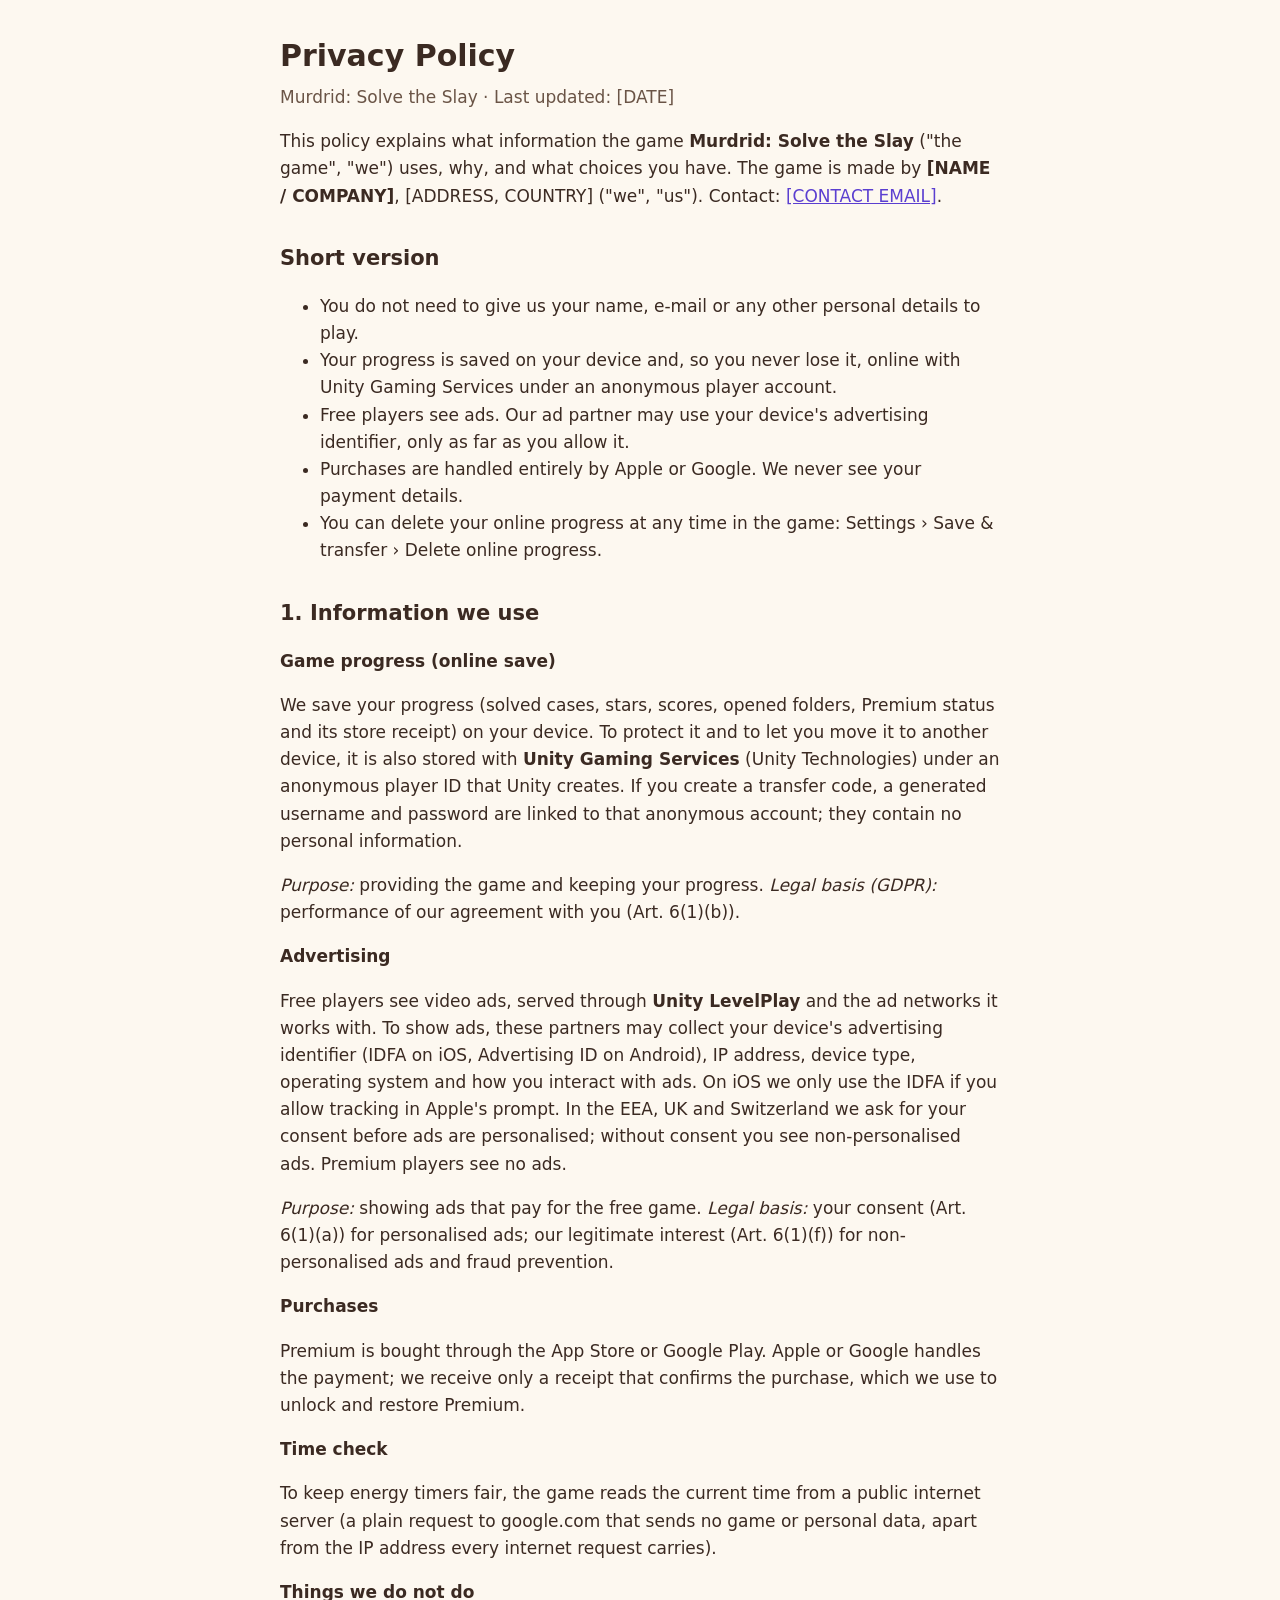
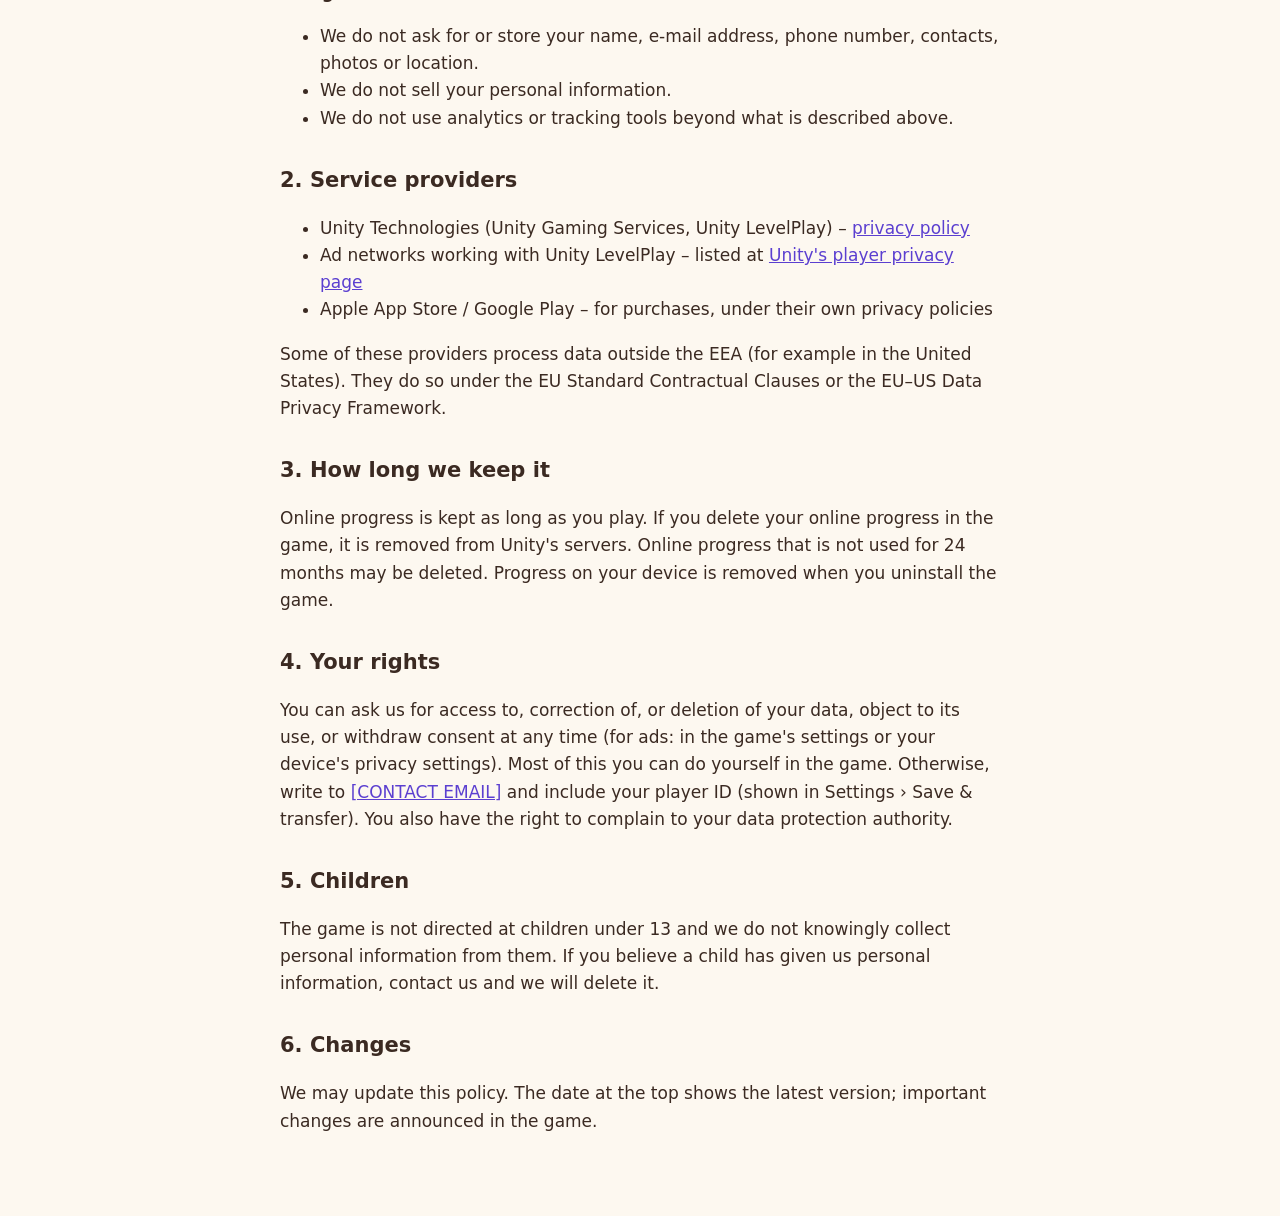
==== docs/privacy.html @ bdf57f39 "Privacy policy, terms and support page Co-Authored-By: Claude Opus 5.5 <noreply@anthropic.com>" ====
<!doctype html>
<html lang="en">
<head>
<meta charset="utf-8">
<meta name="viewport" content="width=device-width,initial-scale=1">
<title>Murdrid – Privacy Policy</title>
<link rel="stylesheet" href="style.css">
</head>
<body>
<main>
<h1>Privacy Policy</h1>
<p class="meta">Murdrid: Solve the Slay · Last updated: [DATE]</p>

<p>This policy explains what information the game <strong>Murdrid: Solve the Slay</strong> ("the game", "we") uses, why, and what choices you have. The game is made by <strong>[NAME / COMPANY]</strong>, [ADDRESS, COUNTRY] ("we", "us"). Contact: <a href="mailto:[CONTACT EMAIL]">[CONTACT EMAIL]</a>.</p>

<h2>Short version</h2>
<ul>
<li>You do not need to give us your name, e-mail or any other personal details to play.</li>
<li>Your progress is saved on your device and, so you never lose it, online with Unity Gaming Services under an anonymous player account.</li>
<li>Free players see ads. Our ad partner may use your device's advertising identifier, only as far as you allow it.</li>
<li>Purchases are handled entirely by Apple or Google. We never see your payment details.</li>
<li>You can delete your online progress at any time in the game: Settings › Save &amp; transfer › Delete online progress.</li>
</ul>

<h2>1. Information we use</h2>
<h3>Game progress (online save)</h3>
<p>We save your progress (solved cases, stars, scores, opened folders, Premium status and its store receipt) on your device. To protect it and to let you move it to another device, it is also stored with <strong>Unity Gaming Services</strong> (Unity Technologies) under an anonymous player ID that Unity creates. If you create a transfer code, a generated username and password are linked to that anonymous account; they contain no personal information.</p>
<p><em>Purpose:</em> providing the game and keeping your progress. <em>Legal basis (GDPR):</em> performance of our agreement with you (Art. 6(1)(b)).</p>

<h3>Advertising</h3>
<p>Free players see video ads, served through <strong>Unity LevelPlay</strong> and the ad networks it works with. To show ads, these partners may collect your device's advertising identifier (IDFA on iOS, Advertising ID on Android), IP address, device type, operating system and how you interact with ads. On iOS we only use the IDFA if you allow tracking in Apple's prompt. In the EEA, UK and Switzerland we ask for your consent before ads are personalised; without consent you see non-personalised ads. Premium players see no ads.</p>
<p><em>Purpose:</em> showing ads that pay for the free game. <em>Legal basis:</em> your consent (Art. 6(1)(a)) for personalised ads; our legitimate interest (Art. 6(1)(f)) for non-personalised ads and fraud prevention.</p>

<h3>Purchases</h3>
<p>Premium is bought through the App Store or Google Play. Apple or Google handles the payment; we receive only a receipt that confirms the purchase, which we use to unlock and restore Premium.</p>

<h3>Time check</h3>
<p>To keep energy timers fair, the game reads the current time from a public internet server (a plain request to google.com that sends no game or personal data, apart from the IP address every internet request carries).</p>

<h3>Things we do not do</h3>
<ul>
<li>We do not ask for or store your name, e-mail address, phone number, contacts, photos or location.</li>
<li>We do not sell your personal information.</li>
<li>We do not use analytics or tracking tools beyond what is described above.</li>
</ul>

<h2>2. Service providers</h2>
<ul>
<li>Unity Technologies (Unity Gaming Services, Unity LevelPlay) – <a href="https://unity.com/legal/privacy-policy">privacy policy</a></li>
<li>Ad networks working with Unity LevelPlay – listed at <a href="https://unity.com/legal/game-player-and-app-user-privacy-policy">Unity's player privacy page</a></li>
<li>Apple App Store / Google Play – for purchases, under their own privacy policies</li>
</ul>
<p>Some of these providers process data outside the EEA (for example in the United States). They do so under the EU Standard Contractual Clauses or the EU–US Data Privacy Framework.</p>

<h2>3. How long we keep it</h2>
<p>Online progress is kept as long as you play. If you delete your online progress in the game, it is removed from Unity's servers. Online progress that is not used for 24 months may be deleted. Progress on your device is removed when you uninstall the game.</p>

<h2>4. Your rights</h2>
<p>You can ask us for access to, correction of, or deletion of your data, object to its use, or withdraw consent at any time (for ads: in the game's settings or your device's privacy settings). Most of this you can do yourself in the game. Otherwise, write to <a href="mailto:[CONTACT EMAIL]">[CONTACT EMAIL]</a> and include your player ID (shown in Settings › Save &amp; transfer). You also have the right to complain to your data protection authority.</p>

<h2>5. Children</h2>
<p>The game is not directed at children under 13 and we do not knowingly collect personal information from them. If you believe a child has given us personal information, contact us and we will delete it.</p>

<h2>6. Changes</h2>
<p>We may update this policy. The date at the top shows the latest version; important changes are announced in the game.</p>
</main>
</body>
</html>
---- docs/style.css ----
:root { color-scheme: light dark; --bg: #fdf8f0; --ink: #3b2a22; --soft: #6a5446; --link: #5b3fd0; }
@media (prefers-color-scheme: dark) { :root { --bg: #1d1730; --ink: #f1e9ff; --soft: #c8bde0; --link: #b7a4ff; } }
body { margin: 0; background: var(--bg); color: var(--ink); font: 17px/1.6 system-ui, -apple-system, "Segoe UI", sans-serif; }
main { max-width: 720px; margin: 0 auto; padding: 32px 16px 64px; }
h1 { font-size: 30px; margin: 0 0 4px; }
h2 { font-size: 21px; margin-top: 32px; }
h3 { font-size: 17px; margin-bottom: 4px; }
.meta { color: var(--soft); margin-top: 0; }
a { color: var(--link); }
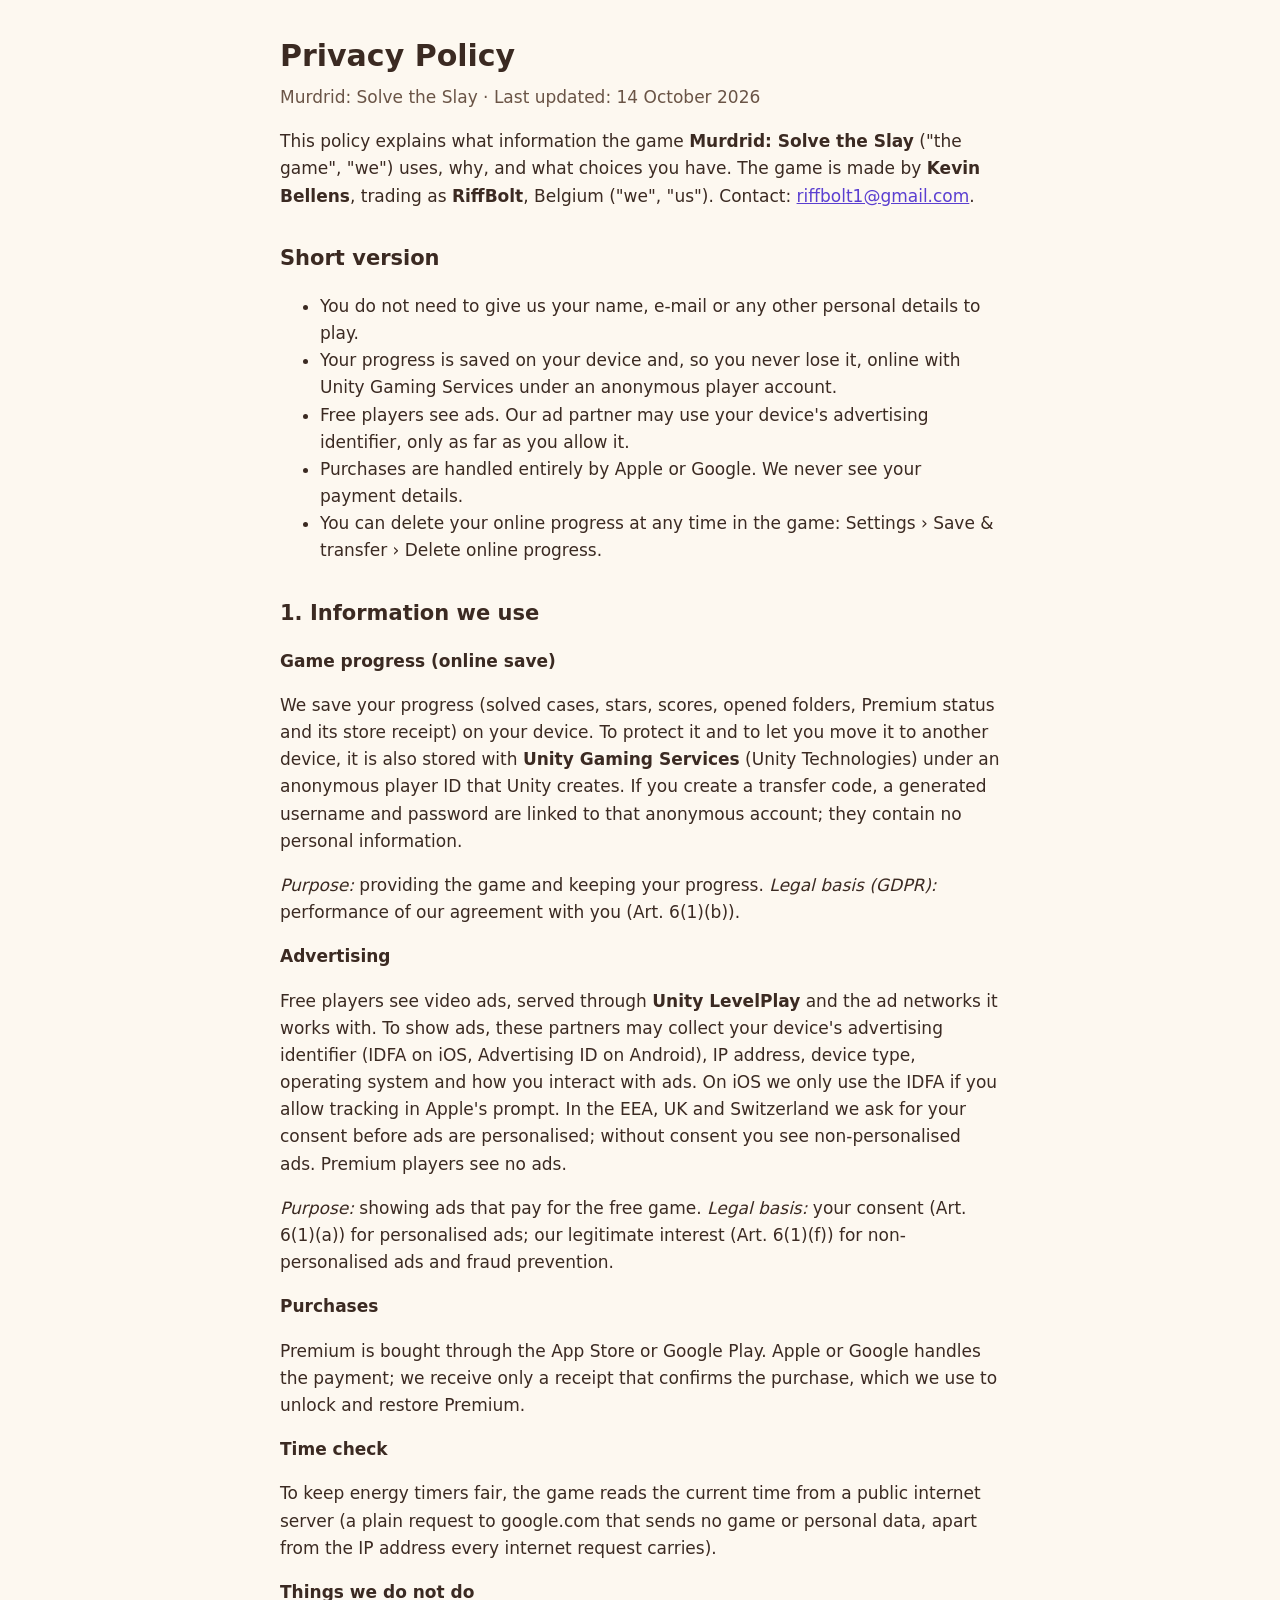
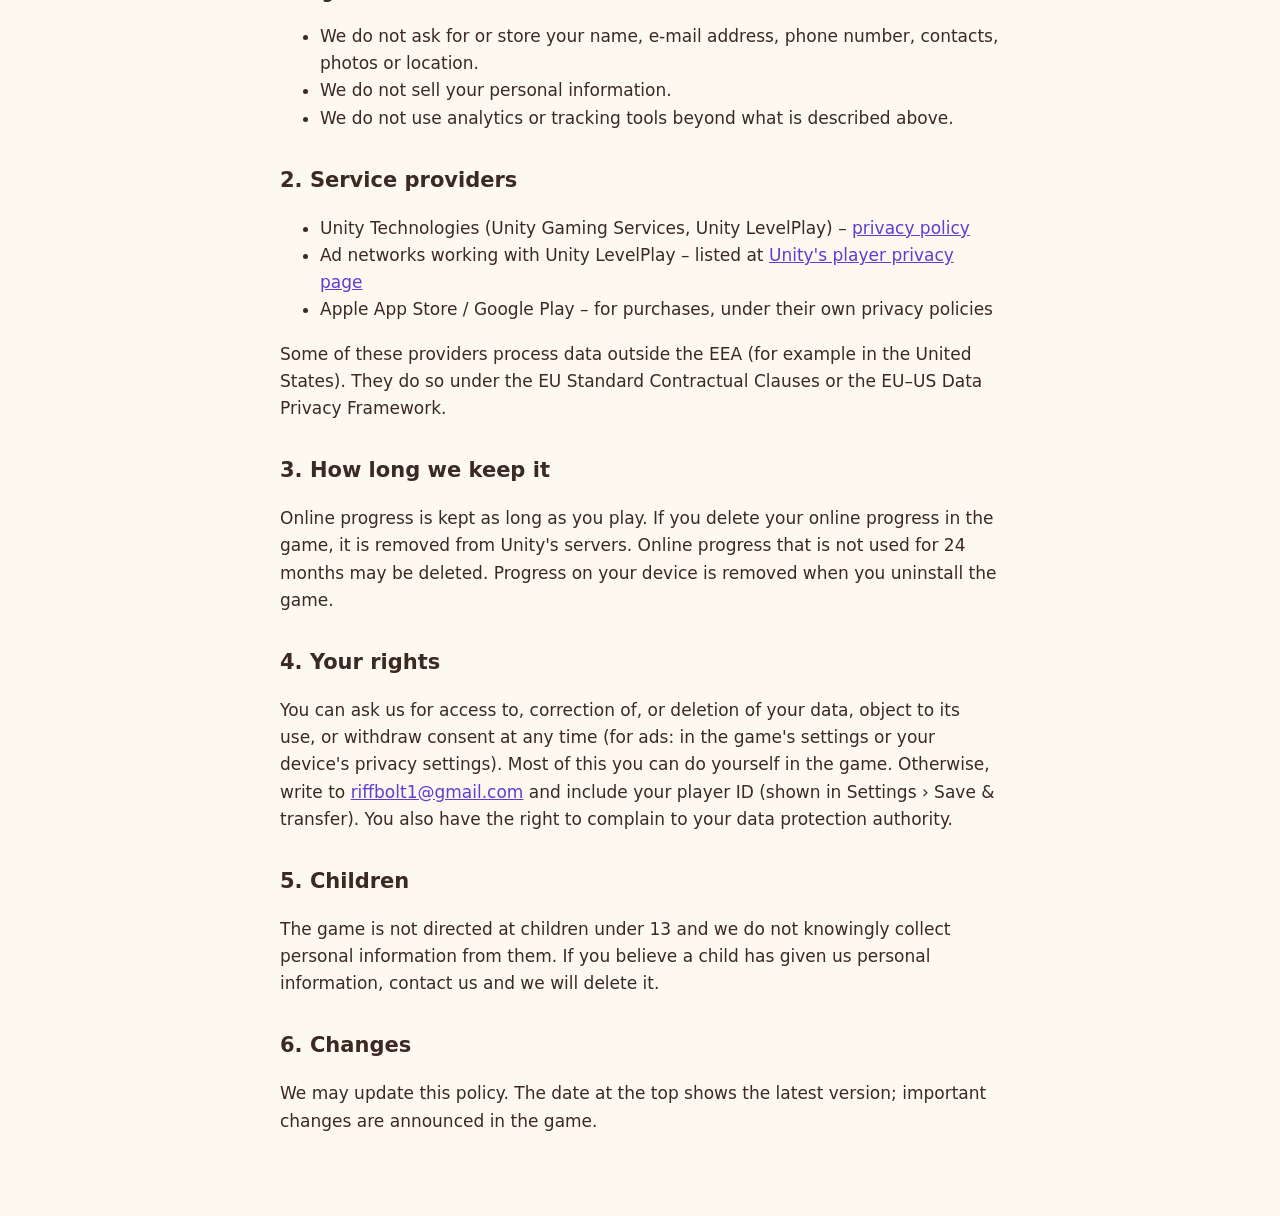
==== commit 1c5fcc97: "Fill in name, country and contact address Co-Authored-By: Claude Opus 5.5 <noreply@anthropic.com>" ====
--- a/docs/privacy.html
+++ b/docs/privacy.html
@@ -9,9 +9,9 @@
 <body>
 <main>
 <h1>Privacy Policy</h1>
-<p class="meta">Murdrid: Solve the Slay · Last updated: [DATE]</p>
+<p class="meta">Murdrid: Solve the Slay · Last updated: 14 October 2026</p>
 
-<p>This policy explains what information the game <strong>Murdrid: Solve the Slay</strong> ("the game", "we") uses, why, and what choices you have. The game is made by <strong>[NAME / COMPANY]</strong>, [ADDRESS, COUNTRY] ("we", "us"). Contact: <a href="mailto:[CONTACT EMAIL]">[CONTACT EMAIL]</a>.</p>
+<p>This policy explains what information the game <strong>Murdrid: Solve the Slay</strong> ("the game", "we") uses, why, and what choices you have. The game is made by <strong>Kevin Bellens</strong>, trading as <strong>RiffBolt</strong>, Belgium ("we", "us"). Contact: <a href="mailto:riffbolt1@gmail.com">riffbolt1@gmail.com</a>.</p>
 
 <h2>Short version</h2>
 <ul>
@@ -56,7 +56,7 @@
 <p>Online progress is kept as long as you play. If you delete your online progress in the game, it is removed from Unity's servers. Online progress that is not used for 24 months may be deleted. Progress on your device is removed when you uninstall the game.</p>
 
 <h2>4. Your rights</h2>
-<p>You can ask us for access to, correction of, or deletion of your data, object to its use, or withdraw consent at any time (for ads: in the game's settings or your device's privacy settings). Most of this you can do yourself in the game. Otherwise, write to <a href="mailto:[CONTACT EMAIL]">[CONTACT EMAIL]</a> and include your player ID (shown in Settings › Save &amp; transfer). You also have the right to complain to your data protection authority.</p>
+<p>You can ask us for access to, correction of, or deletion of your data, object to its use, or withdraw consent at any time (for ads: in the game's settings or your device's privacy settings). Most of this you can do yourself in the game. Otherwise, write to <a href="mailto:riffbolt1@gmail.com">riffbolt1@gmail.com</a> and include your player ID (shown in Settings › Save &amp; transfer). You also have the right to complain to your data protection authority.</p>
 
 <h2>5. Children</h2>
 <p>The game is not directed at children under 13 and we do not knowingly collect personal information from them. If you believe a child has given us personal information, contact us and we will delete it.</p>
